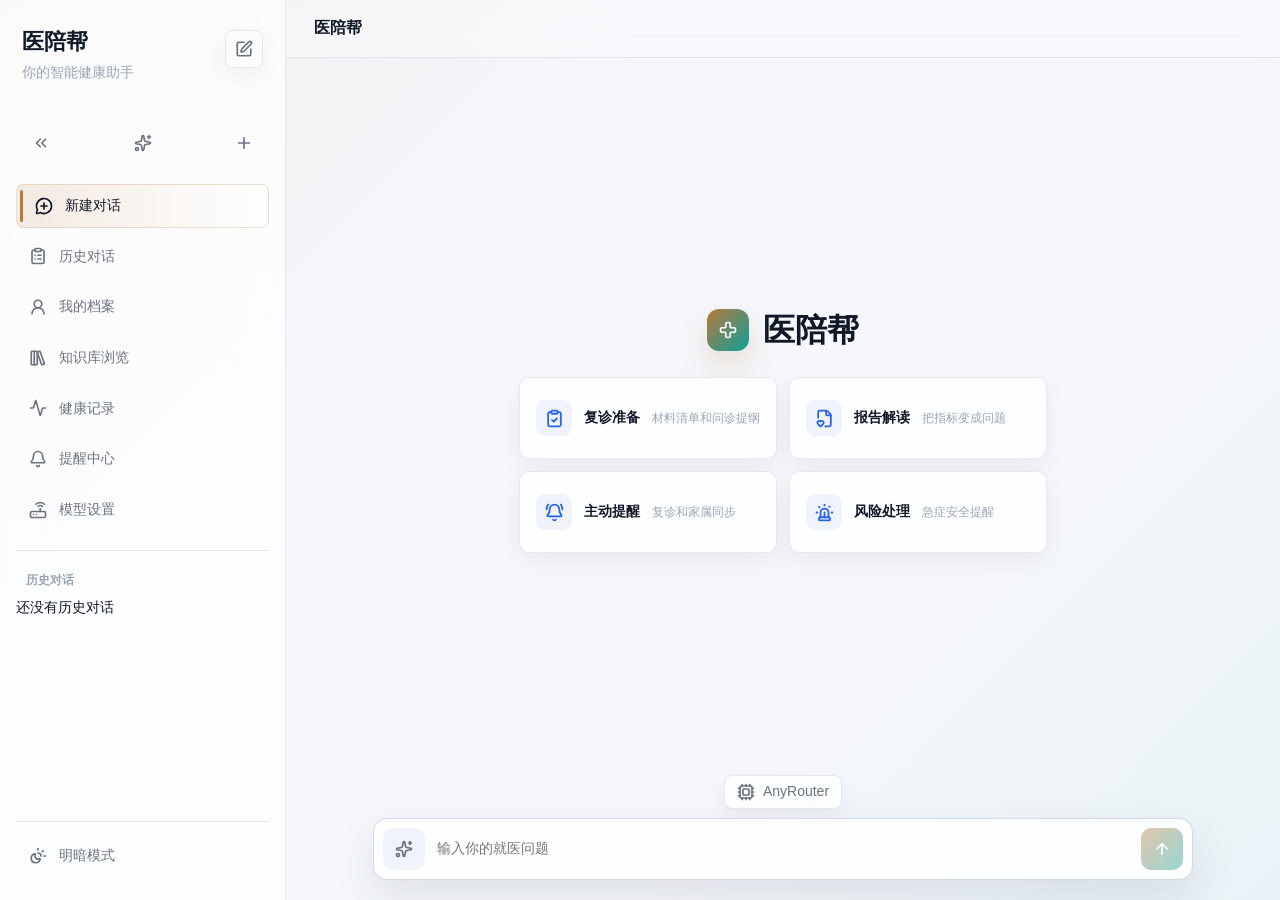
==== index.html @ 7d976b30 "feat: polish yipeibang medical assistant demo" ====
<!doctype html>
<html lang="zh-CN">
<head>
  <meta charset="utf-8">
  <meta name="viewport" content="width=device-width, initial-scale=1">
  <title>医陪帮</title>
  <link rel="icon" href="data:image/svg+xml,%3Csvg xmlns='http://www.w3.org/2000/svg' viewBox='0 0 64 64'%3E%3Crect width='64' height='64' rx='16' fill='%232563eb'/%3E%3Cpath d='M32 16v32M16 32h32' stroke='white' stroke-width='7' stroke-linecap='round'/%3E%3C/svg%3E">
  <link rel="stylesheet" href="./styles/yipeibang-pro.css">
</head>
<body>
  <div class="shell">
    <aside class="sidebar">
      <div class="side-brand">
        <div>
          <strong>医陪帮</strong>
          <span>你的智能健康助手</span>
        </div>
        <button class="icon-plain brand-compose" id="brandNewChatBtn" title="新建对话"><i data-lucide="square-pen"></i></button>
      </div>
      <div class="side-top">
        <button class="icon-plain" id="collapseBtn" title="收起侧栏"><i data-lucide="chevrons-left"></i></button>
        <button class="icon-plain" id="quickDemoBtn" title="核心演示"><i data-lucide="sparkles"></i></button>
        <button class="icon-plain" id="newChatIconBtn" title="新建对话"><i data-lucide="plus"></i></button>
      </div>

      <nav class="menu">
        <button class="menu-item active" data-view="chat"><i data-lucide="message-circle-plus"></i><span>新建对话</span></button>
        <button class="menu-item" data-view="history"><i data-lucide="clipboard-list"></i><span>历史对话</span></button>
        <button class="menu-item" data-view="profile"><i data-lucide="user-round"></i><span>我的档案</span></button>
        <button class="menu-item" data-view="knowledge"><i data-lucide="library-big"></i><span>知识库浏览</span></button>
        <button class="menu-item" data-view="records"><i data-lucide="activity"></i><span>健康记录</span></button>
        <button class="menu-item" data-view="reminders"><i data-lucide="bell"></i><span>提醒中心</span></button>
        <button class="menu-item" data-view="models"><i data-lucide="router"></i><span>模型设置</span></button>
      </nav>

      <div class="history-block">
        <div class="history-title">历史对话</div>
        <div class="conversation-list" id="conversationList"></div>
      </div>

      <div class="side-footer">
        <button class="footer-button" id="themeToggle"><i data-lucide="sun-moon"></i><span>明暗模式</span></button>
      </div>
    </aside>

    <main class="main">
      <header class="topbar">
        <button class="icon-plain only-mobile" id="mobileMenuBtn"><i data-lucide="menu"></i></button>
        <div class="top-title" id="topTitle">医陪帮</div>
        <div class="top-right" id="topRight"></div>
      </header>

      <section class="view active" id="view-chat">
        <div class="home" id="homePanel">
          <div class="home-brand">
            <div class="home-logo"><i data-lucide="cross"></i></div>
            <h1>医陪帮</h1>
          </div>
          <div class="feature-grid">
            <button class="feature-card" data-prompt="明天内分泌科复诊，空腹血糖8.2，最近夜里出汗，要带什么？">
              <span class="feature-icon"><i data-lucide="clipboard-check"></i></span>
              <strong>复诊准备</strong>
              <small>材料清单和问诊提纲</small>
            </button>
            <button class="feature-card" data-prompt="糖化血红蛋白7.4%和尿酸430是什么意思？">
              <span class="feature-icon"><i data-lucide="file-heart"></i></span>
              <strong>报告解读</strong>
              <small>把指标变成问题</small>
            </button>
            <button class="feature-card" data-prompt="下次复诊前一天晚上8点提醒我，并同步给家属">
              <span class="feature-icon"><i data-lucide="bell-ring"></i></span>
              <strong>主动提醒</strong>
              <small>复诊和家属同步</small>
            </button>
            <button class="feature-card" data-prompt="我胸痛、呼吸困难、脸色发白，现在怎么办？">
              <span class="feature-icon"><i data-lucide="siren"></i></span>
              <strong>风险处理</strong>
              <small>急症安全提醒</small>
            </button>
          </div>
        </div>
        <div class="messages" id="messagesContainer"></div>
      </section>

      <section class="view" id="view-history">
        <div class="page page-narrow">
          <div class="page-head">
            <h2>历史对话</h2>
            <span id="historyCount">0 条</span>
          </div>
          <div class="history-page-list" id="historyPageList"></div>
        </div>
      </section>

      <section class="view" id="view-profile">
        <div class="page page-narrow">
          <div class="page-head">
            <h2>我的档案</h2>
            <span>长期记忆</span>
          </div>
          <div class="memory-grid" id="profileGrid"></div>
        </div>
      </section>

      <section class="view" id="view-knowledge">
        <div class="page page-narrow">
          <div class="page-head">
            <h2>知识库浏览</h2>
            <span id="knowledgeCount"></span>
          </div>
          <label class="search-box">
            <i data-lucide="search"></i>
            <input id="knowledgeSearch" placeholder="搜索：夜间出汗、糖尿病、空腹血糖、用药提醒">
          </label>
          <div class="knowledge-tabs" id="knowledgeTabs"></div>
          <div class="knowledge-list" id="knowledgeGrid"></div>
        </div>
      </section>

      <section class="view" id="view-records">
        <div class="page page-narrow">
          <div class="page-head">
            <h2>健康记录</h2>
            <span>从对话自动沉淀</span>
          </div>
          <div class="record-grid" id="recordGrid"></div>
        </div>
      </section>

      <section class="view" id="view-reminders">
        <div class="page page-narrow">
          <div class="page-head">
            <h2>提醒中心</h2>
            <span>主动服务</span>
          </div>
          <div class="reminder-list" id="reminderGrid"></div>
        </div>
      </section>

      <section class="view" id="view-models">
        <div class="page page-narrow">
          <div class="page-head">
            <h2>模型设置</h2>
            <span id="modelStatus">未连接</span>
          </div>
          <div class="model-layout">
            <div class="provider-list" id="providerList"></div>
            <form class="model-editor" id="modelForm">
              <label>
                <span>供应商</span>
                <input id="providerName" placeholder="例如 AnyRouter">
              </label>
              <label>
                <span>Base URL</span>
                <input id="providerBaseUrl" placeholder="https://example.com">
              </label>
              <label>
                <span>API Key</span>
                <input id="providerApiKey" type="password" autocomplete="off" placeholder="留空则沿用已保存 Key">
              </label>
              <label>
                <span>模型</span>
                <div class="model-select-row">
                  <select id="providerModelSelect"></select>
                  <input id="providerModelInput" placeholder="也可以手动输入模型名">
                </div>
              </label>
              <div class="model-actions">
                <button type="button" class="secondary-btn" id="fetchModelsBtn"><i data-lucide="refresh-cw"></i><span>获取模型</span></button>
                <button type="submit" class="primary-btn"><i data-lucide="check"></i><span>保存并启用</span></button>
              </div>
            </form>
          </div>
        </div>
      </section>

      <div class="composer-wrap" id="composerWrap">
        <button class="model-pill" id="modelPill" type="button" title="模型设置">
          <i data-lucide="cpu"></i><span id="modelPillText">模型</span>
        </button>
        <div class="suggestions" id="suggestionPanel">
          <div class="suggestion-header">
            <strong>可以这样问</strong>
            <span>复制或直接发送</span>
          </div>
          <div class="suggestion-list" id="suggestionList"></div>
        </div>
        <form class="composer" id="chatForm">
          <button type="button" class="tool-btn" id="suggestionBtn" title="候选问题"><i data-lucide="sparkles"></i></button>
          <textarea id="messageInput" rows="1" placeholder="输入你的就医问题"></textarea>
          <button type="submit" class="send-btn" id="sendBtn" disabled><i data-lucide="arrow-up"></i></button>
        </form>
      </div>
    </main>
  </div>

  <script src="./lucide.min.js"></script>
  <script src="./app.js"></script>
</body>
</html>
---- styles/yipeibang-pro.css ----
:root {
  color-scheme: light;
  --bg: #f5f7fb;
  --surface: rgba(255, 255, 255, .82);
  --surface-solid: #ffffff;
  --soft: #f0f4fa;
  --soft-strong: #e8eef7;
  --line: rgba(130, 150, 175, .20);
  --line-strong: rgba(110, 132, 160, .30);
  --text: #111827;
  --sub: #6b7280;
  --muted: #9aa5b4;
  --blue: #2563eb;
  --teal: #0f9f9a;
  --accent: #b8793a;
  --accent-soft: #f8f1e9;
  --mint: #0f9f9a;
  --red: #e11d48;
  --amber: #d97706;
  --shadow: 0 18px 44px rgba(31, 41, 55, .10);
  --shadow-soft: 0 8px 24px rgba(31, 41, 55, .06);
  --radius: 8px;
  --radius-lg: 10px;
}

body.dark {
  color-scheme: dark;
  --bg: #10131a;
  --surface: rgba(25, 28, 38, .84);
  --surface-solid: #181b24;
  --soft: #202532;
  --soft-strong: #262c3a;
  --line: rgba(220, 230, 255, .12);
  --line-strong: rgba(220, 230, 255, .22);
  --text: #f4f7fb;
  --sub: #b3bdcc;
  --muted: #7f8998;
  --blue: #7aa2ff;
  --teal: #2dd4bf;
  --shadow: 0 18px 46px rgba(0, 0, 0, .32);
  --shadow-soft: 0 8px 24px rgba(0, 0, 0, .24);
}

* {
  box-sizing: border-box;
}

html,
body {
  height: 100%;
}

body {
  margin: 0;
  overflow: hidden;
  background:
    linear-gradient(135deg, rgba(184, 121, 58, .075), transparent 32%),
    linear-gradient(315deg, rgba(15, 159, 154, .055), transparent 30%),
    var(--bg);
  color: var(--text);
  font-family: "Microsoft YaHei", "PingFang SC", "Segoe UI", Arial, sans-serif;
  font-size: 14px;
  line-height: 1.55;
  letter-spacing: 0;
  -webkit-font-smoothing: antialiased;
}

button,
input,
textarea {
  font: inherit;
}

button {
  border: 0;
}

.shell {
  display: grid;
  grid-template-columns: 286px minmax(0, 1fr);
  height: 100vh;
}

body.collapsed .shell {
  grid-template-columns: 76px minmax(0, 1fr);
}

body.collapsed .sidebar {
  padding-left: 10px;
  padding-right: 10px;
}

body.collapsed .menu-item span,
body.collapsed .footer-button span,
body.collapsed .history-block {
  display: none;
}

body.collapsed .menu-item,
body.collapsed .footer-button {
  justify-content: center;
}

.sidebar {
  display: flex;
  flex-direction: column;
  gap: 18px;
  min-height: 0;
  padding: 22px 16px;
  background: rgba(255, 255, 255, .72);
  border-right: 1px solid var(--line);
  backdrop-filter: blur(22px);
}

.side-brand {
  display: flex;
  align-items: flex-start;
  justify-content: space-between;
  gap: 12px;
  padding: 8px 6px 18px;
}

.side-brand strong,
.side-brand span {
  display: block;
}

.side-brand strong {
  color: var(--text);
  font-size: 22px;
  line-height: 1.1;
  letter-spacing: 0;
}

.side-brand span {
  margin-top: 8px;
  color: var(--muted);
}

.brand-compose {
  background: var(--surface-solid);
  border: 1px solid var(--line);
  box-shadow: var(--shadow-soft);
}

body.dark .sidebar {
  background: rgba(18, 22, 31, .64);
}

.side-top,
.menu-item,
.footer-button,
.icon-plain,
.topbar,
.home-brand,
.feature-card,
  .composer,
  .model-pill,
  .provider-card,
  .model-actions,
  .tool-btn,
  .send-btn,
  .primary-btn,
  .secondary-btn,
  .search-box,
  .suggestion-item,
  .suggestion-actions,
.page-head,
.meta-row {
  display: flex;
  align-items: center;
}

.side-top {
  justify-content: space-between;
  padding: 4px 6px;
}

.icon-plain {
  justify-content: center;
  width: 38px;
  height: 38px;
  color: var(--sub);
  background: transparent;
  border-radius: var(--radius);
  cursor: pointer;
}

.icon-plain:hover,
.menu-item.active,
.menu-item:hover,
.footer-button:hover {
  color: var(--text);
  background: rgba(255, 255, 255, .82);
  box-shadow: var(--shadow-soft);
}

body.dark .icon-plain:hover,
body.dark .menu-item.active,
body.dark .menu-item:hover,
body.dark .footer-button:hover {
  background: rgba(255, 255, 255, .06);
}

svg {
  width: 18px;
  height: 18px;
  stroke-width: 2.25;
}

.menu {
  display: grid;
  gap: 7px;
}

.menu-item,
.footer-button {
  gap: 12px;
  width: 100%;
  min-height: 42px;
  padding: 10px 12px;
  color: var(--sub);
  background: transparent;
  border: 1px solid transparent;
  border-radius: var(--radius);
  cursor: pointer;
  text-align: left;
}

.menu-item.active {
  border-color: rgba(184, 121, 58, .22);
  background: linear-gradient(90deg, rgba(184, 121, 58, .13), rgba(255, 255, 255, .68));
  box-shadow: none;
}

.menu-item.active::before {
  content: "";
  align-self: stretch;
  width: 3px;
  margin: -5px 0 -5px -9px;
  background: var(--accent);
  border-radius: 999px;
}

.history-block {
  min-height: 0;
  flex: 1;
  border-top: 1px solid var(--line);
  padding-top: 12px;
  overflow: hidden;
}

.history-title {
  padding: 8px 10px;
  color: var(--muted);
  font-size: 12px;
  font-weight: 700;
}

.conversation-list {
  display: grid;
  gap: 5px;
  max-height: 100%;
  overflow: auto;
  padding-right: 4px;
}

.conversation-item {
  display: block;
  width: 100%;
  padding: 10px;
  border: 1px solid transparent;
  border-radius: var(--radius);
  color: var(--text);
  background: transparent;
  cursor: pointer;
  text-align: left;
}

.conversation-item:hover,
.conversation-item.active {
  background: rgba(255, 255, 255, .72);
  border-color: var(--line);
}

body.dark .conversation-item:hover,
body.dark .conversation-item.active {
  background: rgba(255, 255, 255, .06);
}

.conversation-item strong,
.conversation-item span {
  display: block;
  overflow: hidden;
  text-overflow: ellipsis;
  white-space: nowrap;
}

.conversation-item strong {
  font-size: 13px;
}

.conversation-item span {
  color: var(--muted);
  font-size: 12px;
}

.side-footer {
  border-top: 1px solid var(--line);
  padding-top: 12px;
}

.main {
  position: relative;
  min-width: 0;
  min-height: 0;
  display: flex;
  flex-direction: column;
}

.topbar {
  height: 58px;
  flex: 0 0 auto;
  justify-content: space-between;
  padding: 0 28px;
  border-bottom: 1px solid var(--line);
  background: rgba(255, 255, 255, .28);
  backdrop-filter: blur(18px);
}

body.dark .topbar {
  background: rgba(18, 22, 31, .35);
}

.top-title {
  font-size: 16px;
  font-weight: 800;
}

.only-mobile {
  display: none;
}

.view {
  display: none;
  min-height: 0;
  flex: 1;
  overflow: auto;
  padding: 28px 34px 238px;
}

.view.active {
  display: block;
}

.home {
  min-height: calc(100vh - 210px);
  display: grid;
  place-content: center;
  gap: 26px;
  max-width: 650px;
  margin: 0 auto;
}

.home-brand {
  justify-content: center;
  gap: 14px;
}

.home-logo {
  display: grid;
  place-items: center;
  width: 42px;
  height: 42px;
  color: #fff;
  background: linear-gradient(135deg, var(--accent), var(--mint));
  border-radius: 12px;
  box-shadow: 0 14px 30px rgba(184, 121, 58, .20);
}

.home h1 {
  margin: 0;
  font-size: 32px;
  line-height: 1;
}

.feature-grid {
  display: grid;
  grid-template-columns: repeat(2, minmax(210px, 1fr));
  gap: 12px;
}

.feature-card {
  gap: 12px;
  min-height: 82px;
  padding: 16px;
  color: var(--text);
  background: var(--surface);
  border: 1px solid var(--line);
  border-radius: var(--radius-lg);
  box-shadow: var(--shadow-soft);
  cursor: pointer;
  text-align: left;
  backdrop-filter: blur(16px);
}

.feature-card:hover,
.content-card:hover,
.suggestion-item:hover {
  transform: translateY(-1px);
  box-shadow: var(--shadow);
  border-color: var(--line-strong);
}

.feature-icon {
  display: grid;
  place-items: center;
  width: 36px;
  height: 36px;
  border-radius: 9px;
  background: var(--soft);
  font-size: 18px;
}

.feature-icon svg {
  width: 19px;
  height: 19px;
  color: var(--blue);
}

.feature-card strong,
.feature-card small {
  display: block;
}

.feature-card small {
  color: var(--muted);
}

.messages {
  display: grid;
  gap: 18px;
  max-width: 860px;
  margin: 0 auto;
}

.message {
  display: flex;
}

.message.user {
  justify-content: flex-end;
}

.message.assistant {
  justify-content: flex-start;
}

.message-bubble {
  max-width: min(780px, 82%);
  padding: 14px 16px;
  background: var(--surface);
  border: 1px solid var(--line);
  border-radius: var(--radius-lg);
  box-shadow: var(--shadow-soft);
  backdrop-filter: blur(16px);
}

.message.user .message-bubble {
  min-width: 176px;
  max-width: min(640px, 70%);
  color: #fff;
  background: linear-gradient(135deg, #d49b5a, #0f9f9a);
  border-color: transparent;
}

.message-role {
  margin-bottom: 8px;
  color: var(--muted);
  font-size: 12px;
  font-weight: 800;
}

.message.user .message-role {
  color: rgba(255, 255, 255, .76);
}

.message-content p {
  margin: 0 0 11px;
}

.message-content p:last-child {
  margin-bottom: 0;
}

.message-content strong {
  color: #1f6feb;
  font-weight: 900;
}

.message.user .message-content strong {
  color: #fff;
}

.message-content ol,
.message-content ul {
  margin: 10px 0 13px;
  padding: 0;
  list-style: none;
}

.message-content li {
  position: relative;
  margin: 7px 0;
  padding: 8px 10px 8px 34px;
  background: rgba(37, 99, 235, .045);
  border: 1px solid var(--line);
  border-radius: var(--radius);
}

.message-content ol {
  counter-reset: answer-step;
}

.message-content ol li {
  counter-increment: answer-step;
}

.message-content ol li::before,
.message-content ul li::before {
  position: absolute;
  left: 10px;
  top: 8px;
  display: grid;
  place-items: center;
  width: 18px;
  height: 18px;
  color: #fff;
  background: linear-gradient(135deg, var(--accent), var(--mint));
  border-radius: 6px;
  font-size: 11px;
  font-weight: 900;
}

.message-content ol li::before {
  content: counter(answer-step);
}

.message-content ul li::before {
  content: "";
  width: 7px;
  height: 7px;
  left: 15px;
  top: 15px;
  border-radius: 99px;
}

.message-content h3 {
  margin: 17px 0 9px;
  padding-left: 10px;
  color: var(--text);
  border-left: 3px solid var(--accent);
  font-size: 15px;
  line-height: 1.45;
}

.message-content h3:first-child {
  margin-top: 0;
}

.message-content code {
  padding: 2px 5px;
  background: var(--soft);
  border: 1px solid var(--line);
  border-radius: 5px;
  font-family: "Consolas", "SFMono-Regular", monospace;
  font-size: 12px;
}

.thinking-card {
  display: flex;
  align-items: center;
  gap: 12px;
  min-width: 260px;
}

.thinking-card strong,
.thinking-card em {
  display: block;
}

.thinking-card em {
  margin-top: 2px;
  color: var(--muted);
  font-size: 12px;
  font-style: normal;
}

.thinking-loader {
  display: inline-flex;
  align-items: center;
  justify-content: center;
  gap: 4px;
  width: 34px;
  height: 34px;
  background: var(--soft);
  border-radius: 9px;
}

.thinking-loader i {
  width: 5px;
  height: 5px;
  background: var(--accent);
  border-radius: 999px;
  animation: typingPulse .9s infinite ease-in-out;
}

.thinking-loader i:nth-child(2) {
  animation-delay: .12s;
}

.thinking-loader i:nth-child(3) {
  animation-delay: .24s;
}

@keyframes typingPulse {
  0%, 80%, 100% { transform: translateY(0); opacity: .35; }
  40% { transform: translateY(-4px); opacity: 1; }
}

.message-tools {
  display: flex;
  flex-wrap: wrap;
  gap: 7px;
  margin-top: 12px;
}

.tool-chip {
  padding: 4px 8px;
  color: var(--sub);
  background: var(--soft);
  border: 1px solid var(--line);
  border-radius: 7px;
  font-size: 12px;
}

.streaming-cursor {
  display: inline-block;
  width: 2px;
  height: 1.1em;
  margin-left: 3px;
  background: var(--blue);
  vertical-align: text-bottom;
  animation: blink 1s infinite;
}

@keyframes blink {
  0%, 45% { opacity: 1; }
  46%, 100% { opacity: 0; }
}

.page {
  margin: 0 auto;
}

.page-narrow {
  max-width: 980px;
}

.page-head {
  justify-content: space-between;
  margin-bottom: 16px;
}

.page-head h2 {
  margin: 0;
  font-size: 20px;
}

.page-head span {
  color: var(--muted);
}

.history-page-list,
.knowledge-list,
.reminder-list,
.memory-grid,
.record-grid {
  display: grid;
  gap: 12px;
}

.memory-grid,
.record-grid {
  grid-template-columns: repeat(2, minmax(0, 1fr));
}

.full-span {
  grid-column: 1 / -1;
}

.content-card,
.history-row,
.knowledge-row,
.reminder-row,
.record-card {
  padding: 16px;
  color: var(--text);
  background: var(--surface);
  border: 1px solid var(--line);
  border-radius: var(--radius-lg);
  box-shadow: var(--shadow-soft);
  backdrop-filter: blur(16px);
}

.interactive-panel {
  padding: 18px;
  color: var(--text);
  background: rgba(255, 255, 255, .86);
  border: 1px solid var(--line);
  border-radius: 12px;
  box-shadow: var(--shadow-soft);
  backdrop-filter: blur(16px);
}

.interactive-panel h3 {
  margin: 0 0 10px;
}

.interactive-panel p {
  margin: 0;
  color: var(--sub);
}

.inline-form {
  display: grid;
  grid-template-columns: minmax(0, 1fr) minmax(0, 1fr) auto;
  gap: 10px;
}

.inline-form.stacked {
  grid-template-columns: minmax(0, 1fr) auto;
}

.inline-form input {
  min-height: 40px;
  padding: 0 12px;
  color: var(--text);
  background: var(--surface-solid);
  border: 1px solid var(--line);
  border-radius: var(--radius);
  outline: 0;
}

.inline-form input:focus {
  border-color: var(--accent);
  box-shadow: 0 0 0 3px rgba(184, 121, 58, .11);
}

.card-topline,
.card-actions,
.knowledge-title {
  display: flex;
  align-items: center;
}

.card-topline {
  justify-content: space-between;
  margin-bottom: 10px;
}

.icon-mini {
  display: inline-grid;
  place-items: center;
  width: 30px;
  height: 30px;
  color: var(--sub);
  background: var(--soft);
  border-radius: 8px;
  cursor: pointer;
}

.card-actions {
  flex-wrap: wrap;
  gap: 8px;
  margin-top: 14px;
}

.mini-primary,
.mini-secondary {
  display: inline-flex;
  align-items: center;
  justify-content: center;
  gap: 7px;
  min-height: 34px;
  padding: 0 11px;
  border-radius: 9px;
  cursor: pointer;
  font-weight: 800;
}

.mini-primary {
  color: #fff;
  background: linear-gradient(135deg, var(--accent), var(--mint));
}

.mini-secondary {
  color: var(--text);
  background: var(--soft);
  border: 1px solid var(--line);
}

.knowledge-tabs {
  display: flex;
  flex-wrap: wrap;
  gap: 8px;
  margin: 0 0 14px;
}

.knowledge-tab {
  display: inline-flex;
  align-items: center;
  gap: 7px;
  min-height: 36px;
  padding: 0 12px;
  color: var(--sub);
  background: var(--surface);
  border: 1px solid var(--line);
  border-radius: 999px;
  cursor: pointer;
}

.knowledge-tab.active {
  color: #fff;
  background: linear-gradient(135deg, var(--accent), var(--mint));
  border-color: transparent;
}

.case-library-card,
.knowledge-card,
.reminder-rich,
.record-rich {
  overflow: hidden;
  color: var(--text);
  background: rgba(255, 255, 255, .88);
  border: 1px solid var(--line);
  border-radius: 12px;
  box-shadow: var(--shadow-soft);
  backdrop-filter: blur(16px);
}

.case-library-card,
.knowledge-card,
.reminder-rich {
  display: grid;
  grid-template-columns: 220px minmax(0, 1fr);
}

.case-library-card > img,
.knowledge-card > img,
.reminder-rich > img,
.record-rich > img {
  width: 100%;
  height: 100%;
  min-height: 168px;
  object-fit: cover;
}

.case-library-card > div,
.knowledge-card > div,
.reminder-rich > div {
  padding: 18px;
}

.case-library-card h3,
.knowledge-card h3 {
  margin: 8px 0;
  font-size: 18px;
}

.case-library-card p,
.knowledge-card p,
.reminder-rich p,
.record-rich p {
  margin: 0 0 8px;
  color: var(--sub);
}

.knowledge-title {
  gap: 10px;
}

.knowledge-title h3 {
  margin: 0;
}

.record-rich {
  display: grid;
}

.record-rich > img {
  height: 136px;
}

.record-rich h3,
.record-rich p,
.record-rich .meta-row,
.record-rich .mini-secondary {
  margin-left: 16px;
  margin-right: 16px;
}

.record-rich h3 {
  margin-top: 14px;
}

.record-rich .mini-secondary {
  margin-bottom: 16px;
}

.reminder-rich.done {
  opacity: .58;
}

.history-row,
.knowledge-row {
  cursor: pointer;
}

.content-card h3,
.history-row h3,
.knowledge-row h3,
.reminder-row h3,
.record-card h3 {
  margin: 0 0 7px;
  font-size: 16px;
}

.content-card p,
.history-row p,
.knowledge-row p,
.reminder-row p,
.record-card p {
  margin: 0;
  color: var(--sub);
}

.meta-row {
  flex-wrap: wrap;
  gap: 6px;
  margin-top: 12px;
}

.tag {
  display: inline-flex;
  align-items: center;
  min-height: 23px;
  padding: 3px 8px;
  color: var(--sub);
  background: var(--soft);
  border: 1px solid var(--line);
  border-radius: 7px;
  font-size: 12px;
  font-weight: 700;
}

.search-box {
  gap: 10px;
  height: 44px;
  margin-bottom: 14px;
  padding: 0 14px;
  background: var(--surface);
  border: 1px solid var(--line);
  border-radius: var(--radius-lg);
  box-shadow: var(--shadow-soft);
}

.search-box input {
  width: 100%;
  color: var(--text);
  background: transparent;
  border: 0;
  outline: 0;
}

.model-layout {
  display: grid;
  grid-template-columns: 260px minmax(0, 1fr);
  gap: 14px;
}

.provider-list {
  display: grid;
  align-content: start;
  gap: 10px;
}

.provider-card {
  justify-content: flex-start;
  gap: 11px;
  width: 100%;
  min-height: 72px;
  padding: 12px;
  color: var(--text);
  background: var(--surface);
  border: 1px solid var(--line);
  border-radius: var(--radius-lg);
  box-shadow: var(--shadow-soft);
  cursor: pointer;
  text-align: left;
}

.provider-card.active,
.provider-card:hover {
  border-color: var(--blue);
  box-shadow: var(--shadow);
}

.provider-card span:nth-child(2) {
  min-width: 0;
  flex: 1;
}

.provider-card strong,
.provider-card small {
  display: block;
  overflow: hidden;
  text-overflow: ellipsis;
  white-space: nowrap;
}

.provider-card small,
.provider-card em {
  color: var(--muted);
  font-size: 12px;
  font-style: normal;
}

.provider-icon {
  display: grid;
  place-items: center;
  width: 36px;
  height: 36px;
  color: var(--blue);
  background: var(--soft);
  border-radius: 9px;
}

.model-editor {
  display: grid;
  gap: 14px;
  padding: 18px;
  background: var(--surface);
  border: 1px solid var(--line);
  border-radius: var(--radius-lg);
  box-shadow: var(--shadow-soft);
  backdrop-filter: blur(16px);
}

.model-editor label {
  display: grid;
  gap: 7px;
  color: var(--muted);
  font-size: 12px;
  font-weight: 800;
}

.model-editor input,
.model-editor select {
  width: 100%;
  height: 42px;
  padding: 0 12px;
  color: var(--text);
  background: var(--surface-solid);
  border: 1px solid var(--line);
  border-radius: var(--radius);
  outline: 0;
}

.model-editor input:focus,
.model-editor select:focus {
  border-color: var(--blue);
  box-shadow: 0 0 0 3px rgba(37, 99, 235, .12);
}

.model-select-row {
  display: grid;
  grid-template-columns: minmax(0, 1fr) minmax(0, 1fr);
  gap: 10px;
}

.model-actions {
  justify-content: flex-end;
  gap: 10px;
  margin-top: 4px;
}

.primary-btn,
.secondary-btn {
  gap: 8px;
  min-height: 40px;
  padding: 0 14px;
  border-radius: var(--radius);
  cursor: pointer;
  font-weight: 800;
}

.primary-btn {
  color: #fff;
  background: linear-gradient(135deg, var(--accent), var(--mint));
}

.secondary-btn {
  color: var(--text);
  background: var(--soft);
  border: 1px solid var(--line);
}

.secondary-btn:disabled {
  cursor: progress;
  opacity: .7;
}

.composer-wrap {
  position: fixed;
  left: 332px;
  right: 46px;
  bottom: 20px;
  z-index: 20;
  max-width: 820px;
  margin: 0 auto;
}

.model-pill {
  gap: 8px;
  max-width: 100%;
  min-height: 34px;
  margin: 0 auto 9px;
  padding: 0 12px;
  color: var(--sub);
  background: var(--surface);
  border: 1px solid var(--line);
  border-radius: var(--radius);
  box-shadow: var(--shadow-soft);
  cursor: pointer;
  backdrop-filter: blur(18px);
}

.model-pill span {
  overflow: hidden;
  text-overflow: ellipsis;
  white-space: nowrap;
}

.composer {
  gap: 10px;
  padding: 9px;
  background: rgba(255, 255, 255, .88);
  border: 1px solid var(--line-strong);
  border-radius: 14px;
  box-shadow: var(--shadow);
  backdrop-filter: blur(20px);
}

body.dark .composer {
  background: rgba(24, 27, 36, .92);
}

body.collapsed .composer-wrap {
  left: 122px;
}

.composer textarea {
  flex: 1;
  min-height: 42px;
  max-height: 138px;
  padding: 10px 2px;
  resize: none;
  color: var(--text);
  background: transparent;
  border: 0;
  outline: 0;
}

.tool-btn,
.send-btn,
.suggestion-action {
  justify-content: center;
  flex: 0 0 auto;
  border-radius: 10px;
  cursor: pointer;
}

.tool-btn {
  width: 42px;
  height: 42px;
  color: var(--sub);
  background: var(--soft);
}

.send-btn {
  width: 42px;
  height: 42px;
  color: #fff;
  background: linear-gradient(135deg, var(--accent), var(--mint));
}

.send-btn:disabled {
  cursor: not-allowed;
  opacity: .42;
}

.suggestions {
  display: none;
  margin-bottom: 10px;
  padding: 12px;
  background: var(--surface);
  border: 1px solid var(--line);
  border-radius: 14px;
  box-shadow: var(--shadow);
  backdrop-filter: blur(20px);
}

.suggestions.open {
  display: block;
}

.suggestion-header {
  display: flex;
  justify-content: space-between;
  margin-bottom: 10px;
}

.suggestion-header span {
  color: var(--muted);
  font-size: 12px;
}

.suggestion-list {
  display: grid;
  gap: 8px;
}

.suggestion-item {
  justify-content: space-between;
  gap: 12px;
  padding: 10px;
  background: var(--soft);
  border: 1px solid var(--line);
  border-radius: 10px;
}

.suggestion-text {
  min-width: 0;
  font-weight: 700;
}

.suggestion-actions {
  gap: 6px;
}

.suggestion-action {
  width: 34px;
  height: 34px;
  color: var(--sub);
  background: var(--surface-solid);
  border: 1px solid var(--line);
}

@media (max-width: 980px) {
  .shell {
    grid-template-columns: 1fr;
  }

  .sidebar {
    display: none;
  }

  body.mobile-menu .sidebar {
    position: fixed;
    inset: 0 auto 0 0;
    z-index: 40;
    display: flex;
    width: min(306px, 86vw);
    box-shadow: var(--shadow);
  }

  body.mobile-menu::after {
    content: "";
    position: fixed;
    inset: 0;
    z-index: 30;
    background: rgba(15, 23, 42, .24);
  }

  .only-mobile {
    display: inline-flex;
  }

  .view {
    padding: 24px 18px 220px;
  }

  .home {
    min-height: calc(100vh - 210px);
  }

  .feature-grid,
  .memory-grid,
  .record-grid,
  .model-layout,
  .model-select-row,
  .case-library-card,
  .knowledge-card,
  .reminder-rich,
  .inline-form,
  .inline-form.stacked {
    grid-template-columns: 1fr;
  }

  .case-library-card > img,
  .knowledge-card > img,
  .reminder-rich > img {
    height: 180px;
  }

  .composer-wrap {
    left: 14px;
    right: 14px;
    bottom: 14px;
  }
}

@media (max-width: 560px) {
  .topbar {
    padding: 0 14px;
  }

  .home h1 {
    font-size: 28px;
  }

  .message-bubble {
    max-width: 92%;
  }

  .message.user .message-bubble {
    max-width: 88%;
  }

  .suggestion-header {
    display: block;
  }

  .suggestion-item {
    align-items: flex-start;
    flex-direction: column;
  }
}
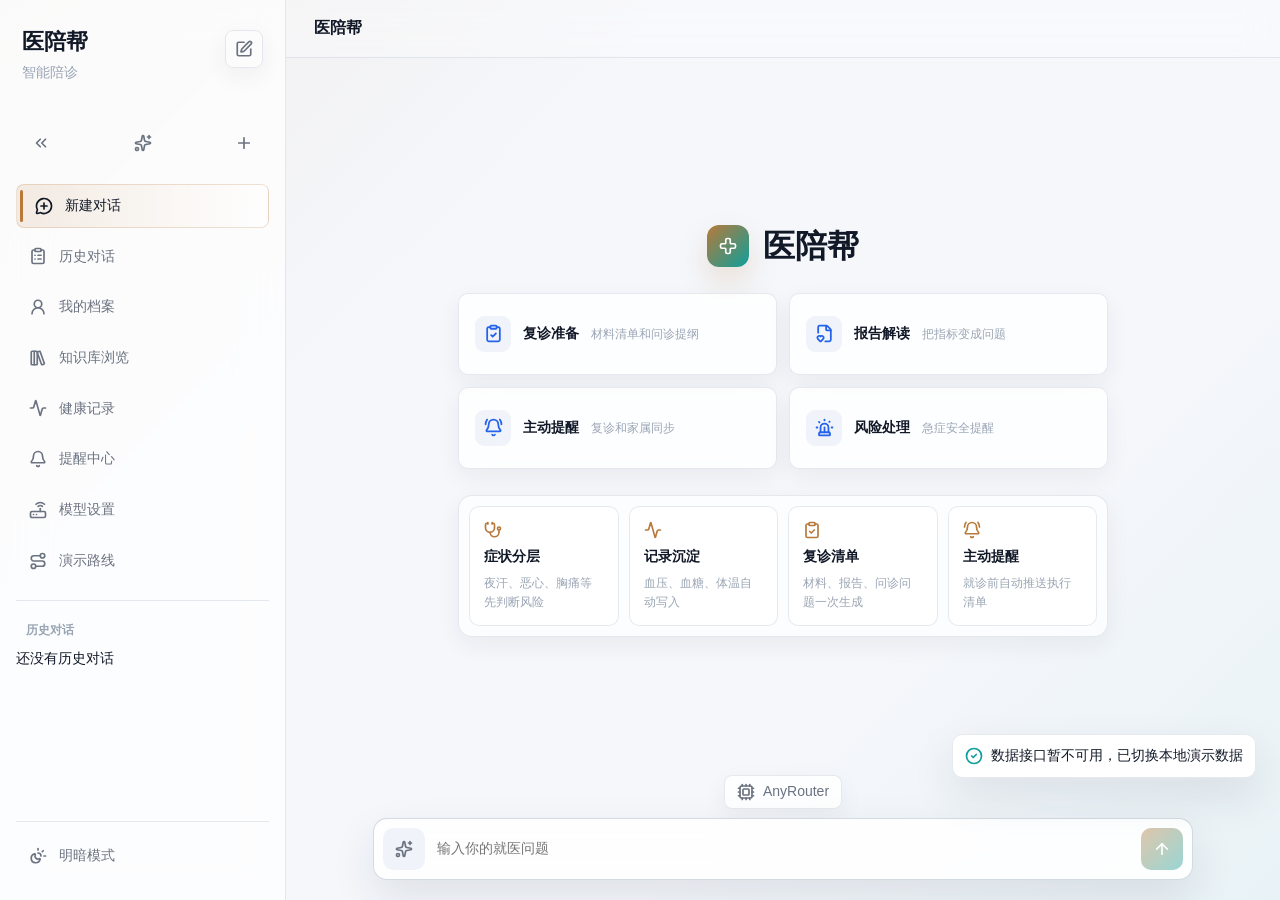
==== commit 1244a54a: "feat: complete yipeibang care workflow demo" ====
--- a/index.html
+++ b/index.html
@@ -13,13 +13,13 @@
       <div class="side-brand">
         <div>
           <strong>医陪帮</strong>
-          <span>你的智能健康助手</span>
+          <span>智能陪诊</span>
         </div>
         <button class="icon-plain brand-compose" id="brandNewChatBtn" title="新建对话"><i data-lucide="square-pen"></i></button>
       </div>
       <div class="side-top">
         <button class="icon-plain" id="collapseBtn" title="收起侧栏"><i data-lucide="chevrons-left"></i></button>
-        <button class="icon-plain" id="quickDemoBtn" title="核心演示"><i data-lucide="sparkles"></i></button>
+        <button class="icon-plain" id="quickDemoBtn" title="一键演示"><i data-lucide="sparkles"></i></button>
         <button class="icon-plain" id="newChatIconBtn" title="新建对话"><i data-lucide="plus"></i></button>
       </div>
 
@@ -31,6 +31,7 @@
         <button class="menu-item" data-view="records"><i data-lucide="activity"></i><span>健康记录</span></button>
         <button class="menu-item" data-view="reminders"><i data-lucide="bell"></i><span>提醒中心</span></button>
         <button class="menu-item" data-view="models"><i data-lucide="router"></i><span>模型设置</span></button>
+        <button class="menu-item" data-view="demo"><i data-lucide="route"></i><span>演示路线</span></button>
       </nav>
 
       <div class="history-block">
@@ -78,6 +79,20 @@
               <small>急症安全提醒</small>
             </button>
           </div>
+          <div class="loop-panel">
+            <button class="loop-step" data-prompt="平时我同学有夜间出汗，怎么办？帮我分析一下">
+              <i data-lucide="stethoscope"></i><strong>症状分层</strong><span>夜汗、恶心、胸痛等先判断风险</span>
+            </button>
+            <button class="loop-step" data-prompt="血压150/96，头有点胀，帮我记录并提醒复查">
+              <i data-lucide="activity"></i><strong>记录沉淀</strong><span>血压、血糖、体温自动写入</span>
+            </button>
+            <button class="loop-step" data-prompt="明天内分泌科复诊，空腹血糖8.2，最近夜里出汗，要带什么？">
+              <i data-lucide="clipboard-check"></i><strong>复诊清单</strong><span>材料、报告、问诊问题一次生成</span>
+            </button>
+            <button class="loop-step" data-prompt="下次复诊前一天晚上8点提醒我，并同步给家属">
+              <i data-lucide="bell-ring"></i><strong>主动提醒</strong><span>就诊前自动推送执行清单</span>
+            </button>
+          </div>
         </div>
         <div class="messages" id="messagesContainer"></div>
       </section>
@@ -171,6 +186,16 @@
               </div>
             </form>
           </div>
+        </div>
+      </section>
+
+      <section class="view" id="view-demo">
+        <div class="page page-narrow">
+          <div class="page-head">
+            <h2>演示路线</h2>
+            <span>一键展示陪诊闭环</span>
+          </div>
+          <div class="demo-grid" id="demoGrid"></div>
         </div>
       </section>
 
@@ -188,6 +213,7 @@
         <form class="composer" id="chatForm">
           <button type="button" class="tool-btn" id="suggestionBtn" title="候选问题"><i data-lucide="sparkles"></i></button>
           <textarea id="messageInput" rows="1" placeholder="输入你的就医问题"></textarea>
+          <button type="button" class="tool-btn stop-btn" id="stopBtn" title="停止生成"><i data-lucide="square"></i></button>
           <button type="submit" class="send-btn" id="sendBtn" disabled><i data-lucide="arrow-up"></i></button>
         </form>
       </div>
--- a/styles/yipeibang-pro.css
+++ b/styles/yipeibang-pro.css
@@ -437,6 +437,51 @@
   color: var(--muted);
 }
 
+.loop-panel {
+  display: grid;
+  grid-template-columns: repeat(4, minmax(0, 1fr));
+  gap: 10px;
+  padding: 10px;
+  background: rgba(255, 255, 255, .72);
+  border: 1px solid var(--line);
+  border-radius: 14px;
+  box-shadow: var(--shadow-soft);
+  backdrop-filter: blur(18px);
+}
+
+.loop-step {
+  display: grid;
+  align-content: start;
+  gap: 7px;
+  min-height: 116px;
+  padding: 14px;
+  color: var(--text);
+  background: var(--surface-solid);
+  border: 1px solid var(--line);
+  border-radius: 10px;
+  cursor: pointer;
+  text-align: left;
+}
+
+.loop-step:hover {
+  transform: translateY(-1px);
+  border-color: var(--line-strong);
+  box-shadow: var(--shadow-soft);
+}
+
+.loop-step svg {
+  color: var(--accent);
+}
+
+.loop-step strong {
+  font-size: 14px;
+}
+
+.loop-step span {
+  color: var(--muted);
+  font-size: 12px;
+}
+
 .messages {
   display: grid;
   gap: 18px;
@@ -457,6 +502,7 @@
 }
 
 .message-bubble {
+  position: relative;
   max-width: min(780px, 82%);
   padding: 14px 16px;
   background: var(--surface);
@@ -635,6 +681,20 @@
   margin-top: 12px;
 }
 
+.message-actions {
+  position: absolute;
+  top: 8px;
+  right: 8px;
+  display: flex;
+  gap: 6px;
+  opacity: 0;
+  transition: opacity .16s ease;
+}
+
+.message-bubble:hover .message-actions {
+  opacity: 1;
+}
+
 .tool-chip {
   padding: 4px 8px;
   color: var(--sub);
@@ -642,6 +702,65 @@
   border: 1px solid var(--line);
   border-radius: 7px;
   font-size: 12px;
+}
+
+.trace-panel {
+  flex-basis: 100%;
+  margin-top: 4px;
+  padding: 12px;
+  background: rgba(255, 255, 255, .62);
+  border: 1px solid var(--line);
+  border-radius: 10px;
+}
+
+body.dark .trace-panel {
+  background: rgba(255, 255, 255, .05);
+}
+
+.trace-head {
+  display: flex;
+  align-items: center;
+  gap: 7px;
+  margin-bottom: 9px;
+  font-weight: 900;
+}
+
+.trace-grid {
+  display: grid;
+  grid-template-columns: repeat(3, minmax(0, 1fr));
+  gap: 7px;
+}
+
+.trace-grid span,
+.source-chip {
+  min-height: 28px;
+  padding: 5px 8px;
+  color: var(--sub);
+  background: var(--soft);
+  border: 1px solid var(--line);
+  border-radius: 7px;
+  font-size: 12px;
+}
+
+.source-list {
+  display: flex;
+  flex-wrap: wrap;
+  gap: 7px;
+  margin-top: 9px;
+}
+
+.source-chip {
+  cursor: pointer;
+}
+
+.risk-alert {
+  margin-top: 9px;
+  padding: 9px 10px;
+  color: #991b1b;
+  background: rgba(225, 29, 72, .08);
+  border: 1px solid rgba(225, 29, 72, .22);
+  border-radius: 8px;
+  font-weight: 800;
 }
 
 .streaming-cursor {
@@ -725,6 +844,18 @@
 
 .interactive-panel h3 {
   margin: 0 0 10px;
+}
+
+.panel-title-row {
+  display: flex;
+  align-items: center;
+  justify-content: space-between;
+  gap: 12px;
+  margin-bottom: 10px;
+}
+
+.panel-title-row h3 {
+  margin: 0;
 }
 
 .interactive-panel p {
@@ -894,6 +1025,42 @@
   margin: 0;
 }
 
+.risk-inline,
+.field-inline {
+  display: flex;
+  flex-wrap: wrap;
+  align-items: center;
+  gap: 6px;
+  margin-top: 10px;
+}
+
+.risk-inline strong,
+.field-inline strong {
+  color: var(--text);
+  font-size: 12px;
+}
+
+.risk-inline span,
+.field-inline span,
+.source-line,
+.care-line {
+  color: var(--sub);
+  font-size: 12px;
+}
+
+.risk-inline span,
+.field-inline span {
+  padding: 3px 7px;
+  background: var(--soft);
+  border: 1px solid var(--line);
+  border-radius: 7px;
+}
+
+.care-line,
+.source-line {
+  margin-top: 9px !important;
+}
+
 .record-rich {
   display: grid;
 }
@@ -918,13 +1085,122 @@
   margin-bottom: 16px;
 }
 
+.trend-strip {
+  display: flex;
+  align-items: end;
+  gap: 8px;
+  height: 88px;
+  padding: 12px;
+  background: var(--soft);
+  border: 1px solid var(--line);
+  border-radius: 10px;
+}
+
+.trend-strip span {
+  flex: 1;
+  min-width: 18px;
+  max-width: 54px;
+  background: linear-gradient(180deg, var(--mint), rgba(15, 159, 154, .35));
+  border-radius: 7px 7px 3px 3px;
+}
+
+.trend-strip span.warn {
+  background: linear-gradient(180deg, var(--amber), rgba(217, 119, 6, .35));
+}
+
+.trend-strip em {
+  color: var(--muted);
+  font-style: normal;
+}
+
 .reminder-rich.done {
   opacity: .58;
+}
+
+.mini-checklist {
+  display: grid;
+  gap: 6px;
+  margin: 10px 0 0;
+  padding: 0;
+  list-style: none;
+}
+
+.mini-checklist li {
+  position: relative;
+  padding-left: 22px;
+  color: var(--sub);
+  font-size: 13px;
+}
+
+.mini-checklist li::before {
+  content: "";
+  position: absolute;
+  left: 2px;
+  top: 8px;
+  width: 8px;
+  height: 8px;
+  background: var(--mint);
+  border-radius: 50%;
 }
 
 .history-row,
 .knowledge-row {
   cursor: pointer;
+}
+
+.demo-grid {
+  display: grid;
+  gap: 14px;
+}
+
+.demo-card {
+  display: grid;
+  grid-template-columns: 240px minmax(0, 1fr);
+  overflow: hidden;
+  background: rgba(255, 255, 255, .88);
+  border: 1px solid var(--line);
+  border-radius: 12px;
+  box-shadow: var(--shadow-soft);
+}
+
+.demo-card > img {
+  width: 100%;
+  height: 100%;
+  min-height: 220px;
+  object-fit: cover;
+}
+
+.demo-card > div {
+  padding: 18px;
+}
+
+.demo-card h3 {
+  margin: 8px 0;
+  font-size: 19px;
+}
+
+.demo-card p {
+  margin: 0;
+  color: var(--sub);
+}
+
+.detail-list {
+  display: grid;
+  grid-template-columns: 96px minmax(0, 1fr);
+  gap: 8px 12px;
+  margin: 14px 0;
+}
+
+.detail-list.compact {
+  grid-template-columns: 76px minmax(0, 1fr);
+}
+
+.detail-list strong {
+  color: var(--text);
+}
+
+.detail-list span {
+  color: var(--sub);
 }
 
 .content-card h3,
@@ -1205,6 +1481,16 @@
   background: linear-gradient(135deg, var(--accent), var(--mint));
 }
 
+.stop-btn {
+  display: none;
+  color: var(--red);
+  background: rgba(225, 29, 72, .08);
+}
+
+.stop-btn.visible {
+  display: inline-flex;
+}
+
 .send-btn:disabled {
   cursor: not-allowed;
   opacity: .42;
@@ -1265,6 +1551,97 @@
   color: var(--sub);
   background: var(--surface-solid);
   border: 1px solid var(--line);
+}
+
+.toast-stack {
+  position: fixed;
+  right: 24px;
+  bottom: 122px;
+  z-index: 80;
+  display: grid;
+  gap: 8px;
+  pointer-events: none;
+}
+
+.toast {
+  display: flex;
+  align-items: center;
+  gap: 8px;
+  min-width: 180px;
+  max-width: 320px;
+  padding: 10px 12px;
+  color: var(--text);
+  background: var(--surface-solid);
+  border: 1px solid var(--line);
+  border-radius: 10px;
+  box-shadow: var(--shadow);
+  opacity: 0;
+  transform: translateY(8px);
+  transition: opacity .18s ease, transform .18s ease;
+}
+
+.toast.show {
+  opacity: 1;
+  transform: translateY(0);
+}
+
+.toast svg {
+  color: var(--mint);
+}
+
+.dialog-backdrop {
+  position: fixed;
+  inset: 0;
+  z-index: 90;
+  display: none;
+  align-items: center;
+  justify-content: center;
+  padding: 24px;
+  background: rgba(15, 23, 42, .28);
+  backdrop-filter: blur(8px);
+}
+
+.dialog-backdrop.open {
+  display: flex;
+}
+
+.dialog {
+  width: min(720px, 100%);
+  max-height: min(760px, 92vh);
+  overflow: auto;
+  background: var(--surface-solid);
+  border: 1px solid var(--line);
+  border-radius: 14px;
+  box-shadow: var(--shadow);
+}
+
+.dialog-head {
+  position: sticky;
+  top: 0;
+  z-index: 1;
+  display: flex;
+  align-items: center;
+  justify-content: space-between;
+  gap: 12px;
+  padding: 16px 18px;
+  background: var(--surface-solid);
+  border-bottom: 1px solid var(--line);
+}
+
+.dialog-head h3 {
+  margin: 0;
+}
+
+.dialog-body {
+  padding: 18px;
+}
+
+.dialog-image {
+  width: 100%;
+  height: 240px;
+  object-fit: cover;
+  border-radius: 10px;
+  margin-bottom: 14px;
 }
 
 @media (max-width: 980px) {
@@ -1306,6 +1683,7 @@
   }
 
   .feature-grid,
+  .loop-panel,
   .memory-grid,
   .record-grid,
   .model-layout,
@@ -1318,6 +1696,10 @@
     grid-template-columns: 1fr;
   }
 
+  .trace-grid {
+    grid-template-columns: 1fr 1fr;
+  }
+
   .case-library-card > img,
   .knowledge-card > img,
   .reminder-rich > img {
@@ -1348,6 +1730,10 @@
     max-width: 88%;
   }
 
+  .model-pill {
+    display: none;
+  }
+
   .suggestion-header {
     display: block;
   }
@@ -1356,4 +1742,14 @@
     align-items: flex-start;
     flex-direction: column;
   }
-}
+
+  .trace-grid {
+    grid-template-columns: 1fr;
+  }
+
+  .toast-stack {
+    left: 14px;
+    right: 14px;
+    bottom: 108px;
+  }
+}
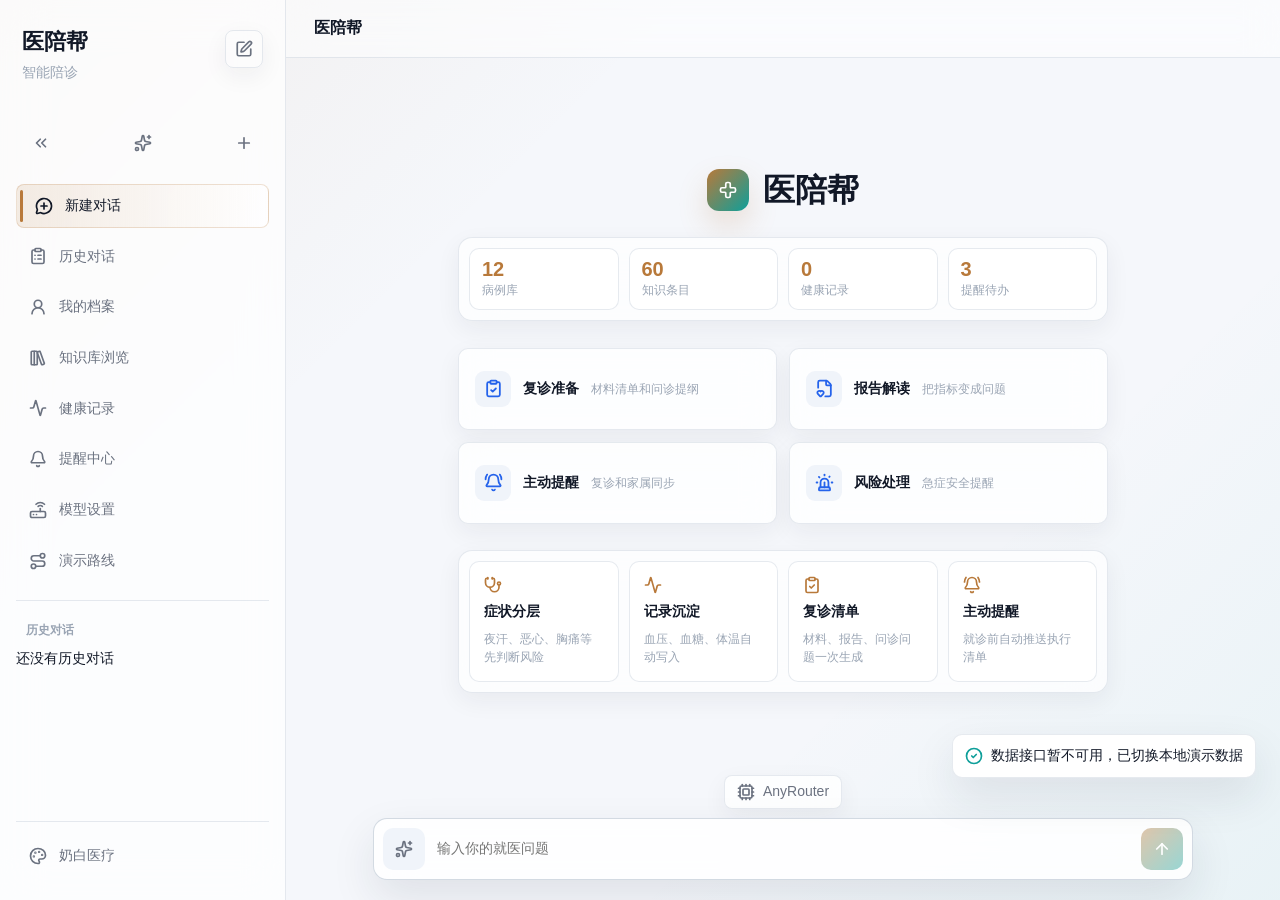
==== commit 84d8e7c0: "feat: add polished multi-theme UI modes" ====
--- a/index.html
+++ b/index.html
@@ -40,7 +40,14 @@
       </div>
 
       <div class="side-footer">
-        <button class="footer-button" id="themeToggle"><i data-lucide="sun-moon"></i><span>明暗模式</span></button>
+        <button class="footer-button" id="themeToggle"><i data-lucide="palette"></i><span>主题风格</span></button>
+        <div class="theme-panel" id="themePanel">
+          <div class="theme-panel-head">
+            <strong>界面主题</strong>
+            <span>选择一种演示风格</span>
+          </div>
+          <div class="theme-options" id="themeOptions"></div>
+        </div>
       </div>
     </aside>
 
@@ -56,6 +63,24 @@
           <div class="home-brand">
             <div class="home-logo"><i data-lucide="cross"></i></div>
             <h1>医陪帮</h1>
+          </div>
+          <div class="home-status">
+            <div>
+              <strong id="homeCaseCount">12</strong>
+              <span>病例库</span>
+            </div>
+            <div>
+              <strong id="homeKnowledgeCount">46</strong>
+              <span>知识条目</span>
+            </div>
+            <div>
+              <strong id="homeRecordCount">0</strong>
+              <span>健康记录</span>
+            </div>
+            <div>
+              <strong id="homeReminderCount">0</strong>
+              <span>提醒待办</span>
+            </div>
           </div>
           <div class="feature-grid">
             <button class="feature-card" data-prompt="明天内分泌科复诊，空腹血糖8.2，最近夜里出汗，要带什么？">
--- a/styles/yipeibang-pro.css
+++ b/styles/yipeibang-pro.css
@@ -1,8 +1,11 @@
 :root {
   color-scheme: light;
   --bg: #f5f7fb;
+  --bg-wash-a: rgba(184, 121, 58, .075);
+  --bg-wash-b: rgba(15, 159, 154, .055);
   --surface: rgba(255, 255, 255, .82);
   --surface-solid: #ffffff;
+  --surface-glass: rgba(255, 255, 255, .72);
   --soft: #f0f4fa;
   --soft-strong: #e8eef7;
   --line: rgba(130, 150, 175, .20);
@@ -19,15 +22,91 @@
   --amber: #d97706;
   --shadow: 0 18px 44px rgba(31, 41, 55, .10);
   --shadow-soft: 0 8px 24px rgba(31, 41, 55, .06);
+  --shadow-focus: 0 22px 58px rgba(31, 41, 55, .14);
+  --brand-grad: linear-gradient(135deg, var(--accent), var(--mint));
+  --active-grad: linear-gradient(90deg, rgba(184, 121, 58, .13), rgba(255, 255, 255, .68));
+  --blur: 22px;
   --radius: 8px;
   --radius-lg: 10px;
 }
 
+body[data-theme="jade"] {
+  --bg: #f3fbf8;
+  --bg-wash-a: rgba(47, 125, 100, .09);
+  --bg-wash-b: rgba(20, 184, 166, .075);
+  --surface: rgba(255, 255, 255, .78);
+  --surface-glass: rgba(255, 255, 255, .66);
+  --soft: #e8f6f1;
+  --soft-strong: #d9eee6;
+  --line: rgba(47, 125, 100, .18);
+  --line-strong: rgba(47, 125, 100, .28);
+  --blue: #1877c9;
+  --teal: #14b8a6;
+  --accent: #2f7d64;
+  --mint: #14b8a6;
+  --brand-grad: linear-gradient(135deg, #2f7d64, #14b8a6);
+}
+
+body[data-theme="sunrise"] {
+  --bg: #fff8f0;
+  --bg-wash-a: rgba(210, 138, 60, .12);
+  --bg-wash-b: rgba(37, 99, 235, .045);
+  --surface: rgba(255, 255, 255, .80);
+  --surface-glass: rgba(255, 255, 255, .68);
+  --soft: #fff0df;
+  --soft-strong: #f8dfc5;
+  --line: rgba(210, 138, 60, .20);
+  --line-strong: rgba(210, 138, 60, .34);
+  --blue: #2563eb;
+  --teal: #0f9f9a;
+  --accent: #d28a3c;
+  --mint: #0f9f9a;
+  --brand-grad: linear-gradient(135deg, #d28a3c, #2563eb);
+}
+
+body[data-theme="ocean"] {
+  --bg: #f2f8ff;
+  --bg-wash-a: rgba(37, 99, 235, .08);
+  --bg-wash-b: rgba(6, 182, 212, .08);
+  --surface: rgba(255, 255, 255, .80);
+  --surface-glass: rgba(255, 255, 255, .70);
+  --soft: #e8f3ff;
+  --soft-strong: #d7eafa;
+  --line: rgba(37, 99, 235, .18);
+  --line-strong: rgba(37, 99, 235, .30);
+  --blue: #2563eb;
+  --teal: #06b6d4;
+  --accent: #0f6fbf;
+  --mint: #06b6d4;
+  --brand-grad: linear-gradient(135deg, #2563eb, #06b6d4);
+}
+
+body[data-theme="graphite"] {
+  --bg: #f4f5f7;
+  --bg-wash-a: rgba(51, 65, 85, .07);
+  --bg-wash-b: rgba(15, 118, 110, .045);
+  --surface: rgba(255, 255, 255, .84);
+  --surface-glass: rgba(255, 255, 255, .74);
+  --soft: #eceff3;
+  --soft-strong: #dde3ea;
+  --line: rgba(51, 65, 85, .18);
+  --line-strong: rgba(51, 65, 85, .30);
+  --blue: #334155;
+  --teal: #0f766e;
+  --accent: #475569;
+  --mint: #0f766e;
+  --brand-grad: linear-gradient(135deg, #334155, #0f766e);
+}
+
+body[data-theme="midnight"],
 body.dark {
   color-scheme: dark;
   --bg: #10131a;
+  --bg-wash-a: rgba(122, 162, 255, .10);
+  --bg-wash-b: rgba(45, 212, 191, .07);
   --surface: rgba(25, 28, 38, .84);
   --surface-solid: #181b24;
+  --surface-glass: rgba(18, 22, 31, .64);
   --soft: #202532;
   --soft-strong: #262c3a;
   --line: rgba(220, 230, 255, .12);
@@ -37,25 +116,51 @@
   --muted: #7f8998;
   --blue: #7aa2ff;
   --teal: #2dd4bf;
+  --accent: #9bbcff;
+  --mint: #2dd4bf;
   --shadow: 0 18px 46px rgba(0, 0, 0, .32);
   --shadow-soft: 0 8px 24px rgba(0, 0, 0, .24);
+  --shadow-focus: 0 24px 60px rgba(0, 0, 0, .40);
+  --brand-grad: linear-gradient(135deg, #7aa2ff, #2dd4bf);
+  --active-grad: linear-gradient(90deg, rgba(122, 162, 255, .18), rgba(255, 255, 255, .06));
 }
 
 * {
   box-sizing: border-box;
+}
+
+* {
+  scrollbar-width: thin;
+  scrollbar-color: var(--line-strong) transparent;
+}
+
+*::-webkit-scrollbar {
+  width: 10px;
+  height: 10px;
+}
+
+*::-webkit-scrollbar-thumb {
+  background: var(--line-strong);
+  border: 3px solid transparent;
+  border-radius: 999px;
+  background-clip: padding-box;
 }
 
 html,
 body {
   height: 100%;
+}
+
+html {
+  scroll-behavior: smooth;
 }
 
 body {
   margin: 0;
   overflow: hidden;
   background:
-    linear-gradient(135deg, rgba(184, 121, 58, .075), transparent 32%),
-    linear-gradient(315deg, rgba(15, 159, 154, .055), transparent 30%),
+    linear-gradient(135deg, var(--bg-wash-a), transparent 32%),
+    linear-gradient(315deg, var(--bg-wash-b), transparent 30%),
     var(--bg);
   color: var(--text);
   font-family: "Microsoft YaHei", "PingFang SC", "Segoe UI", Arial, sans-serif;
@@ -63,6 +168,7 @@
   line-height: 1.55;
   letter-spacing: 0;
   -webkit-font-smoothing: antialiased;
+  transition: background-color .24s ease, color .24s ease;
 }
 
 button,
@@ -73,6 +179,7 @@
 
 button {
   border: 0;
+  transition: transform .18s ease, box-shadow .18s ease, border-color .18s ease, background-color .18s ease, color .18s ease;
 }
 
 .shell {
@@ -107,9 +214,9 @@
   gap: 18px;
   min-height: 0;
   padding: 22px 16px;
-  background: rgba(255, 255, 255, .72);
+  background: var(--surface-glass);
   border-right: 1px solid var(--line);
-  backdrop-filter: blur(22px);
+  backdrop-filter: blur(var(--blur));
 }
 
 .side-brand {
@@ -144,7 +251,7 @@
 }
 
 body.dark .sidebar {
-  background: rgba(18, 22, 31, .64);
+  background: var(--surface-glass);
 }
 
 .side-top,
@@ -229,7 +336,7 @@
 
 .menu-item.active {
   border-color: rgba(184, 121, 58, .22);
-  background: linear-gradient(90deg, rgba(184, 121, 58, .13), rgba(255, 255, 255, .68));
+  background: var(--active-grad);
   box-shadow: none;
 }
 
@@ -306,8 +413,110 @@
 }
 
 .side-footer {
+  position: relative;
   border-top: 1px solid var(--line);
   padding-top: 12px;
+}
+
+.theme-panel {
+  position: absolute;
+  left: 0;
+  right: 0;
+  bottom: 58px;
+  z-index: 35;
+  display: none;
+  padding: 12px;
+  background: var(--surface-solid);
+  border: 1px solid var(--line);
+  border-radius: 14px;
+  box-shadow: var(--shadow-focus);
+}
+
+.theme-panel.open {
+  display: block;
+  animation: panelIn .18s ease both;
+}
+
+@keyframes panelIn {
+  from { opacity: 0; transform: translateY(8px) scale(.98); }
+  to { opacity: 1; transform: translateY(0) scale(1); }
+}
+
+.theme-panel-head {
+  display: grid;
+  gap: 2px;
+  margin-bottom: 10px;
+}
+
+.theme-panel-head strong {
+  font-size: 13px;
+}
+
+.theme-panel-head span {
+  color: var(--muted);
+  font-size: 12px;
+}
+
+.theme-options {
+  display: grid;
+  gap: 8px;
+}
+
+.theme-option {
+  display: grid;
+  grid-template-columns: 58px minmax(0, 1fr);
+  gap: 10px;
+  width: 100%;
+  padding: 10px;
+  color: var(--text);
+  background: var(--soft);
+  border: 1px solid var(--line);
+  border-radius: 10px;
+  cursor: pointer;
+  text-align: left;
+}
+
+.theme-option:hover,
+.theme-option.active {
+  transform: translateY(-1px);
+  background: var(--surface);
+  border-color: var(--line-strong);
+  box-shadow: var(--shadow-soft);
+}
+
+.theme-option.active {
+  outline: 2px solid color-mix(in srgb, var(--accent) 28%, transparent);
+}
+
+.theme-swatches {
+  display: flex;
+  align-items: center;
+}
+
+.theme-swatches i {
+  width: 22px;
+  height: 22px;
+  margin-left: -5px;
+  border: 2px solid var(--surface-solid);
+  border-radius: 50%;
+  box-shadow: var(--shadow-soft);
+}
+
+.theme-swatches i:first-child {
+  margin-left: 0;
+}
+
+.theme-option strong,
+.theme-option small {
+  display: block;
+  overflow: hidden;
+  text-overflow: ellipsis;
+  white-space: nowrap;
+}
+
+.theme-option small {
+  color: var(--muted);
+  font-size: 12px;
 }
 
 .main {
@@ -324,7 +533,7 @@
   justify-content: space-between;
   padding: 0 28px;
   border-bottom: 1px solid var(--line);
-  background: rgba(255, 255, 255, .28);
+  background: color-mix(in srgb, var(--surface-glass) 70%, transparent);
   backdrop-filter: blur(18px);
 }
 
@@ -351,6 +560,12 @@
 
 .view.active {
   display: block;
+  animation: viewIn .22s ease both;
+}
+
+@keyframes viewIn {
+  from { opacity: 0; transform: translateY(6px); }
+  to { opacity: 1; transform: translateY(0); }
 }
 
 .home {
@@ -373,7 +588,7 @@
   width: 42px;
   height: 42px;
   color: #fff;
-  background: linear-gradient(135deg, var(--accent), var(--mint));
+  background: var(--brand-grad);
   border-radius: 12px;
   box-shadow: 0 14px 30px rgba(184, 121, 58, .20);
 }
@@ -382,6 +597,40 @@
   margin: 0;
   font-size: 32px;
   line-height: 1;
+}
+
+.home-status {
+  display: grid;
+  grid-template-columns: repeat(4, minmax(0, 1fr));
+  gap: 10px;
+  padding: 10px;
+  background: var(--surface-glass);
+  border: 1px solid var(--line);
+  border-radius: 14px;
+  box-shadow: var(--shadow-soft);
+  backdrop-filter: blur(var(--blur));
+}
+
+.home-status div {
+  display: grid;
+  gap: 2px;
+  min-height: 62px;
+  align-content: center;
+  padding: 10px 12px;
+  background: var(--surface-solid);
+  border: 1px solid var(--line);
+  border-radius: 10px;
+}
+
+.home-status strong {
+  color: var(--accent);
+  font-size: 20px;
+  line-height: 1;
+}
+
+.home-status span {
+  color: var(--muted);
+  font-size: 12px;
 }
 
 .feature-grid {
@@ -402,13 +651,19 @@
   cursor: pointer;
   text-align: left;
   backdrop-filter: blur(16px);
+  transform: translateY(0);
 }
 
 .feature-card:hover,
 .content-card:hover,
-.suggestion-item:hover {
-  transform: translateY(-1px);
-  box-shadow: var(--shadow);
+.suggestion-item:hover,
+.case-library-card:hover,
+.knowledge-card:hover,
+.reminder-rich:hover,
+.record-rich:hover,
+.demo-card:hover {
+  transform: translateY(-2px);
+  box-shadow: var(--shadow-focus);
   border-color: var(--line-strong);
 }
 
@@ -442,7 +697,7 @@
   grid-template-columns: repeat(4, minmax(0, 1fr));
   gap: 10px;
   padding: 10px;
-  background: rgba(255, 255, 255, .72);
+  background: var(--surface-glass);
   border: 1px solid var(--line);
   border-radius: 14px;
   box-shadow: var(--shadow-soft);
@@ -461,12 +716,13 @@
   border-radius: 10px;
   cursor: pointer;
   text-align: left;
+  transform: translateY(0);
 }
 
 .loop-step:hover {
-  transform: translateY(-1px);
+  transform: translateY(-2px);
   border-color: var(--line-strong);
-  box-shadow: var(--shadow-soft);
+  box-shadow: var(--shadow);
 }
 
 .loop-step svg {
@@ -582,7 +838,7 @@
   width: 18px;
   height: 18px;
   color: #fff;
-  background: linear-gradient(135deg, var(--accent), var(--mint));
+  background: var(--brand-grad);
   border-radius: 6px;
   font-size: 11px;
   font-weight: 900;
@@ -932,7 +1188,7 @@
 
 .mini-primary {
   color: #fff;
-  background: linear-gradient(135deg, var(--accent), var(--mint));
+  background: var(--brand-grad);
 }
 
 .mini-secondary {
@@ -963,7 +1219,7 @@
 
 .knowledge-tab.active {
   color: #fff;
-  background: linear-gradient(135deg, var(--accent), var(--mint));
+  background: var(--brand-grad);
   border-color: transparent;
 }
 
@@ -978,6 +1234,8 @@
   border-radius: 12px;
   box-shadow: var(--shadow-soft);
   backdrop-filter: blur(16px);
+  transform: translateY(0);
+  transition: transform .18s ease, box-shadow .18s ease, border-color .18s ease, background-color .18s ease;
 }
 
 .case-library-card,
@@ -1161,6 +1419,8 @@
   border: 1px solid var(--line);
   border-radius: 12px;
   box-shadow: var(--shadow-soft);
+  transform: translateY(0);
+  transition: transform .18s ease, box-shadow .18s ease, border-color .18s ease;
 }
 
 .demo-card > img {
@@ -1284,12 +1544,14 @@
   box-shadow: var(--shadow-soft);
   cursor: pointer;
   text-align: left;
+  transform: translateY(0);
 }
 
 .provider-card.active,
 .provider-card:hover {
   border-color: var(--blue);
-  box-shadow: var(--shadow);
+  box-shadow: var(--shadow-focus);
+  transform: translateY(-1px);
 }
 
 .provider-card span:nth-child(2) {
@@ -1383,7 +1645,7 @@
 
 .primary-btn {
   color: #fff;
-  background: linear-gradient(135deg, var(--accent), var(--mint));
+  background: var(--brand-grad);
 }
 
 .secondary-btn {
@@ -1478,7 +1740,7 @@
   width: 42px;
   height: 42px;
   color: #fff;
-  background: linear-gradient(135deg, var(--accent), var(--mint));
+  background: var(--brand-grad);
 }
 
 .stop-btn {
@@ -1684,6 +1946,7 @@
 
   .feature-grid,
   .loop-panel,
+  .home-status,
   .memory-grid,
   .record-grid,
   .model-layout,
@@ -1753,3 +2016,14 @@
     bottom: 108px;
   }
 }
+
+@media (prefers-reduced-motion: reduce) {
+  *,
+  *::before,
+  *::after {
+    scroll-behavior: auto !important;
+    animation-duration: .001ms !important;
+    animation-iteration-count: 1 !important;
+    transition-duration: .001ms !important;
+  }
+}
